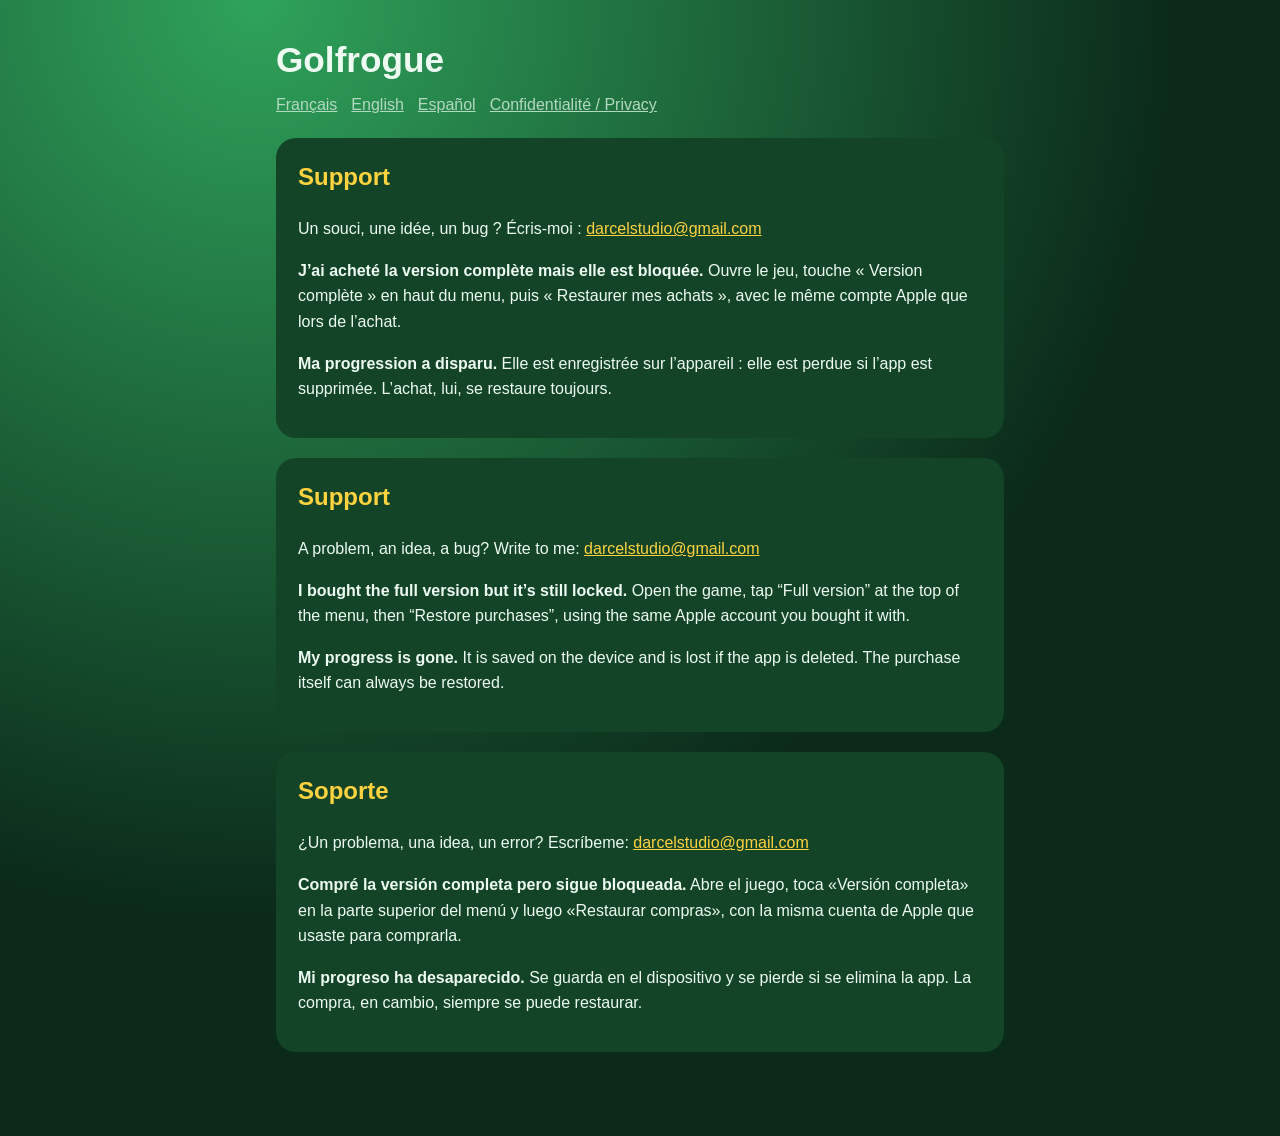
==== index.html @ a2eb563c "Create index.html" ====
<!doctype html>
<html lang="fr">
<head>
<meta charset="utf-8">
<meta name="viewport" content="width=device-width, initial-scale=1">
<title>Golfrogue · Support</title>
<link rel="stylesheet" href="style.css">
</head>
<body>
<main>
<h1>Golfrogue</h1>
<nav><a href="#fr">Français</a><a href="#en">English</a><a href="#es">Español</a><a href="privacy.html">Confidentialité / Privacy</a></nav>

<section id="fr">
<h2>Support</h2>
<p>Un souci, une idée, un bug ? Écris-moi : <a href="mailto:darcelstudio@gmail.com">darcelstudio@gmail.com</a></p>
<p><strong>J’ai acheté la version complète mais elle est bloquée.</strong> Ouvre le jeu, touche « Version complète » en haut du menu, puis « Restaurer mes achats », avec le même compte Apple que lors de l’achat.</p>
<p><strong>Ma progression a disparu.</strong> Elle est enregistrée sur l’appareil : elle est perdue si l’app est supprimée. L’achat, lui, se restaure toujours.</p>
</section>

<section id="en">
<h2>Support</h2>
<p>A problem, an idea, a bug? Write to me: <a href="mailto:darcelstudio@gmail.com">darcelstudio@gmail.com</a></p>
<p><strong>I bought the full version but it’s still locked.</strong> Open the game, tap “Full version” at the top of the menu, then “Restore purchases”, using the same Apple account you bought it with.</p>
<p><strong>My progress is gone.</strong> It is saved on the device and is lost if the app is deleted. The purchase itself can always be restored.</p>
</section>

<section id="es">
<h2>Soporte</h2>
<p>¿Un problema, una idea, un error? Escríbeme: <a href="mailto:darcelstudio@gmail.com">darcelstudio@gmail.com</a></p>
<p><strong>Compré la versión completa pero sigue bloqueada.</strong> Abre el juego, toca «Versión completa» en la parte superior del menú y luego «Restaurar compras», con la misma cuenta de Apple que usaste para comprarla.</p>
<p><strong>Mi progreso ha desaparecido.</strong> Se guarda en el dispositivo y se pierde si se elimina la app. La compra, en cambio, siempre se puede restaurar.</p>
</section>
</main>
</body>
</html>
---- style.css ----
:root { --bg: #0b2a1a; --card: #134428; --text: #eefbf2; --muted: #b3d9c0; --accent: #ffd23f; }
* { box-sizing: border-box; }
body { margin: 0; background: radial-gradient(circle at 20% 0%, #2fa35b, var(--bg) 60%); color: var(--text);
       font: 16px/1.6 -apple-system, BlinkMacSystemFont, "Segoe UI", sans-serif; min-height: 100vh; }
main { max-width: 760px; margin: 0 auto; padding: 32px 16px 64px; }
h1 { font-size: 2.2rem; margin: 0 0 4px; }
h2 { margin-top: 0; color: var(--accent); }
nav a { color: var(--muted); margin-right: 14px; }
section { background: var(--card); border-radius: 20px; padding: 20px 22px; margin: 20px 0; }
a { color: var(--accent); }
p, li { color: var(--text); }
.muted { color: var(--muted); font-size: .9rem; }
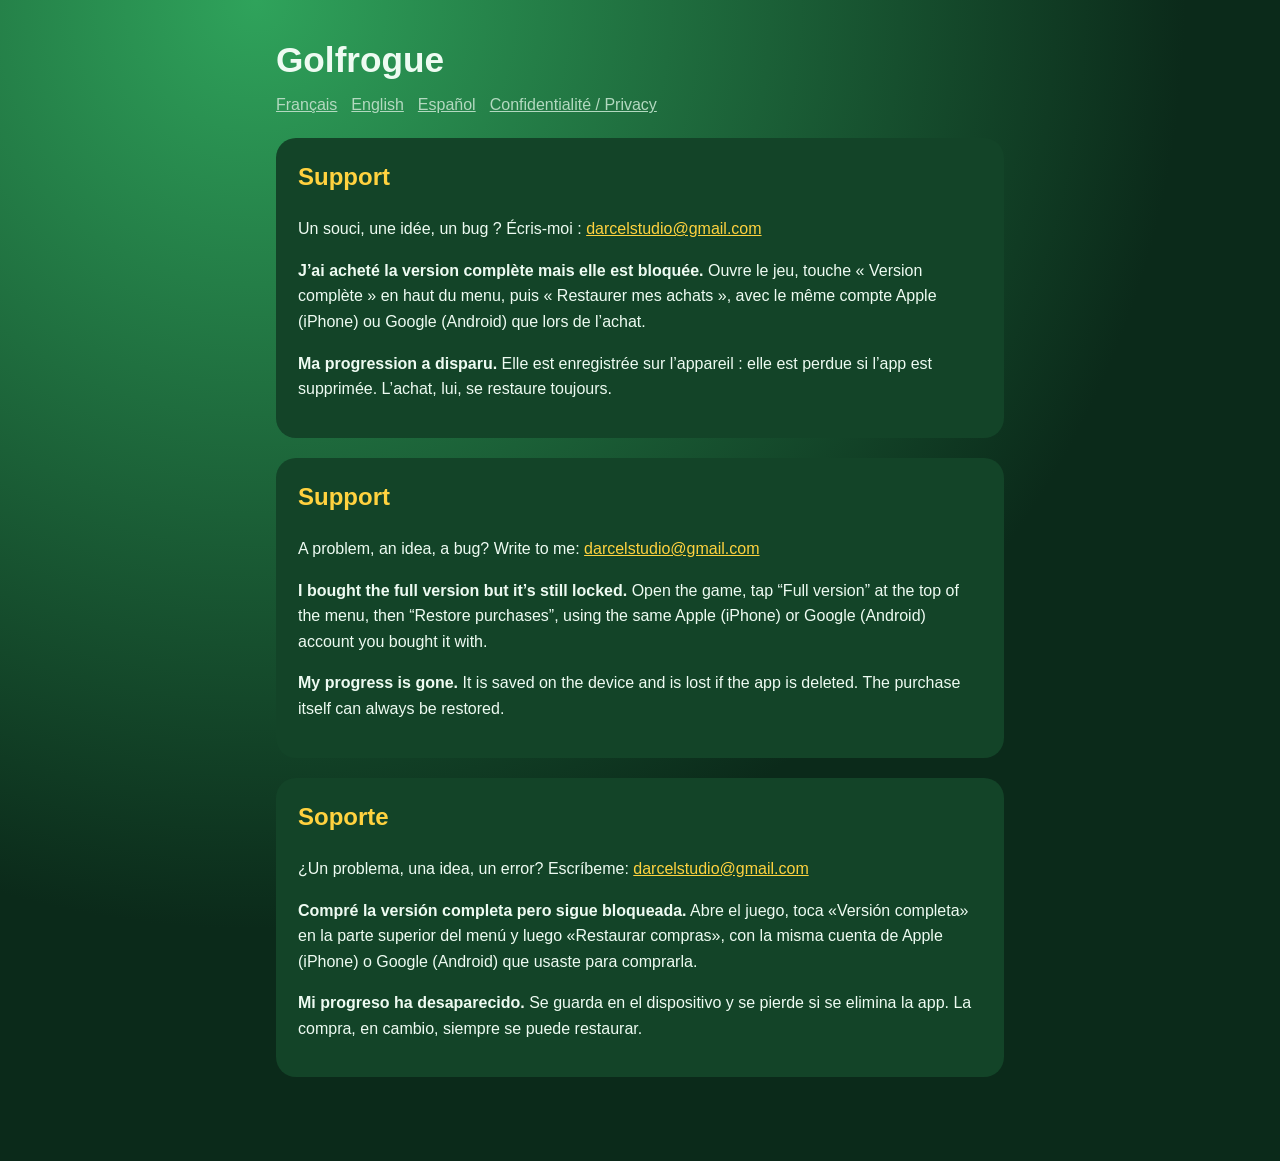
==== commit b25f4701: "Mention Google Play on the support page" ====
--- a/index.html
+++ b/index.html
@@ -14,21 +14,21 @@
 <section id="fr">
 <h2>Support</h2>
 <p>Un souci, une idée, un bug ? Écris-moi : <a href="mailto:darcelstudio@gmail.com">darcelstudio@gmail.com</a></p>
-<p><strong>J’ai acheté la version complète mais elle est bloquée.</strong> Ouvre le jeu, touche « Version complète » en haut du menu, puis « Restaurer mes achats », avec le même compte Apple que lors de l’achat.</p>
+<p><strong>J’ai acheté la version complète mais elle est bloquée.</strong> Ouvre le jeu, touche « Version complète » en haut du menu, puis « Restaurer mes achats », avec le même compte Apple (iPhone) ou Google (Android) que lors de l’achat.</p>
 <p><strong>Ma progression a disparu.</strong> Elle est enregistrée sur l’appareil : elle est perdue si l’app est supprimée. L’achat, lui, se restaure toujours.</p>
 </section>
 
 <section id="en">
 <h2>Support</h2>
 <p>A problem, an idea, a bug? Write to me: <a href="mailto:darcelstudio@gmail.com">darcelstudio@gmail.com</a></p>
-<p><strong>I bought the full version but it’s still locked.</strong> Open the game, tap “Full version” at the top of the menu, then “Restore purchases”, using the same Apple account you bought it with.</p>
+<p><strong>I bought the full version but it’s still locked.</strong> Open the game, tap “Full version” at the top of the menu, then “Restore purchases”, using the same Apple (iPhone) or Google (Android) account you bought it with.</p>
 <p><strong>My progress is gone.</strong> It is saved on the device and is lost if the app is deleted. The purchase itself can always be restored.</p>
 </section>
 
 <section id="es">
 <h2>Soporte</h2>
 <p>¿Un problema, una idea, un error? Escríbeme: <a href="mailto:darcelstudio@gmail.com">darcelstudio@gmail.com</a></p>
-<p><strong>Compré la versión completa pero sigue bloqueada.</strong> Abre el juego, toca «Versión completa» en la parte superior del menú y luego «Restaurar compras», con la misma cuenta de Apple que usaste para comprarla.</p>
+<p><strong>Compré la versión completa pero sigue bloqueada.</strong> Abre el juego, toca «Versión completa» en la parte superior del menú y luego «Restaurar compras», con la misma cuenta de Apple (iPhone) o Google (Android) que usaste para comprarla.</p>
 <p><strong>Mi progreso ha desaparecido.</strong> Se guarda en el dispositivo y se pierde si se elimina la app. La compra, en cambio, siempre se puede restaurar.</p>
 </section>
 </main>
